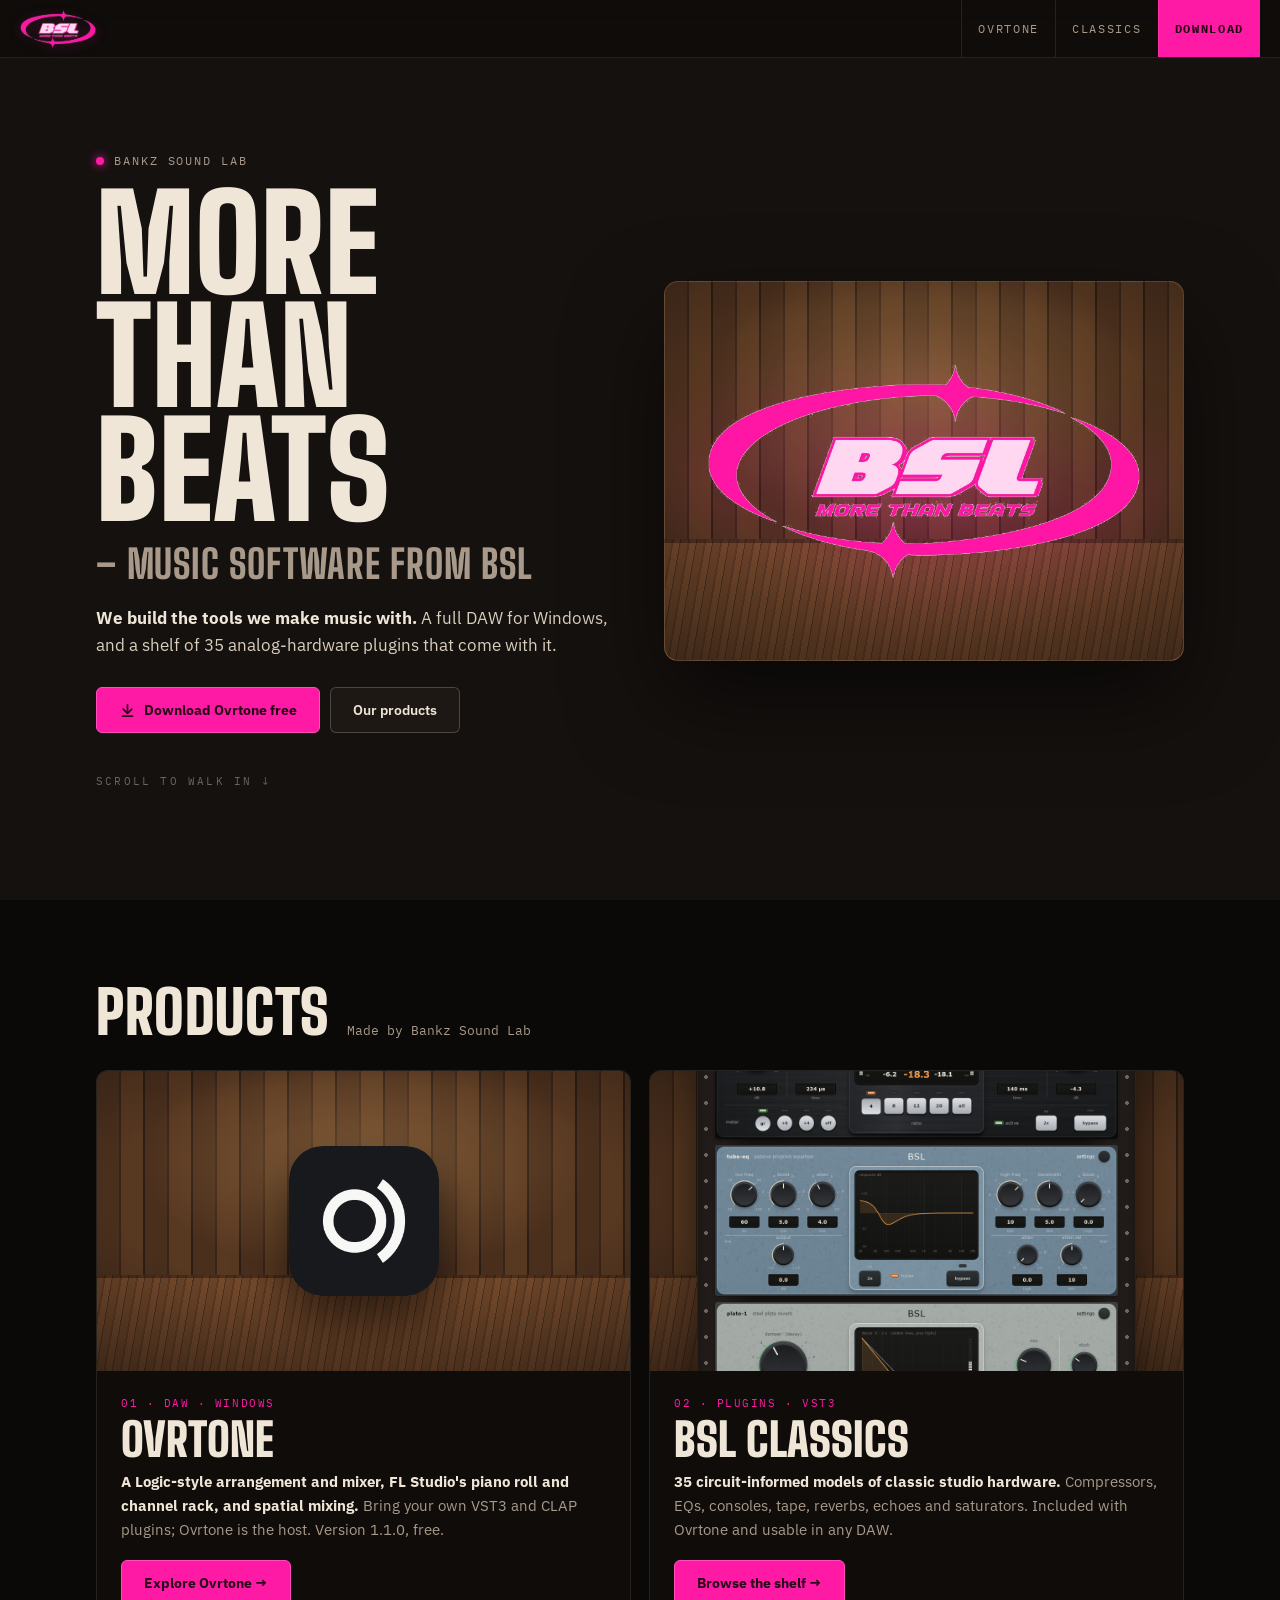
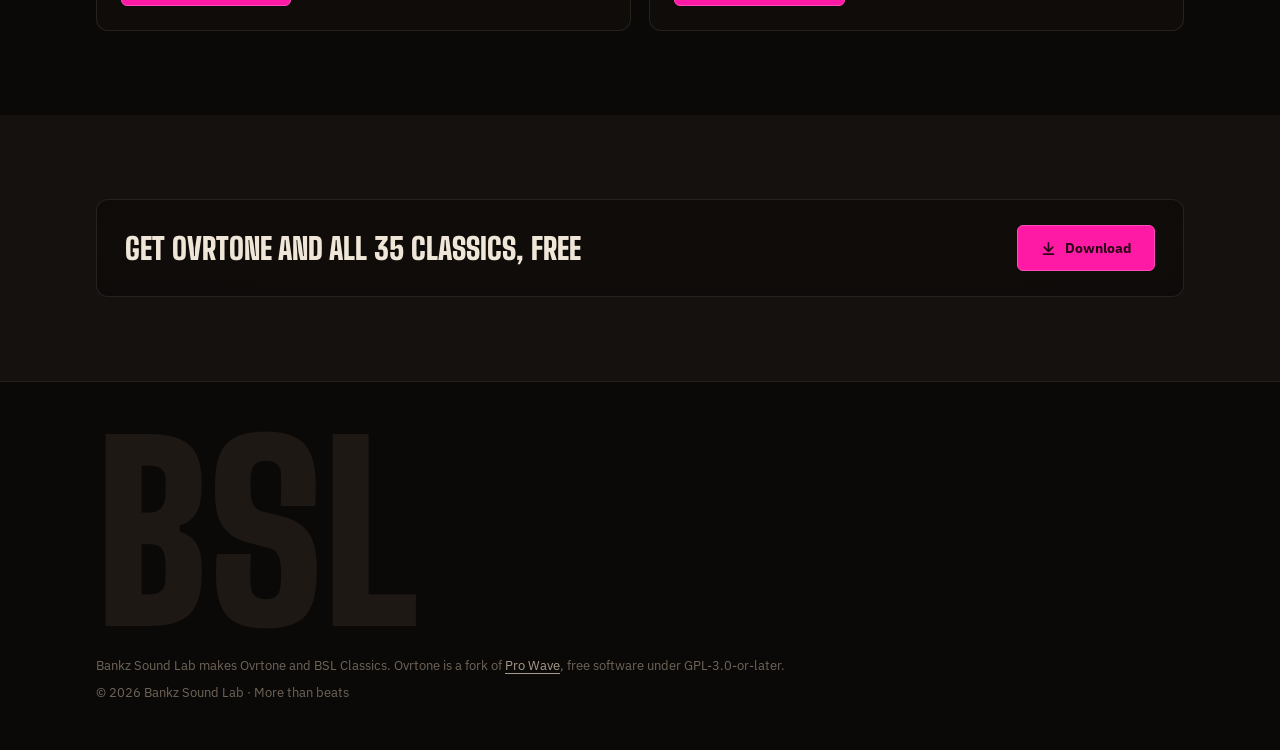
==== index.html @ ab50ce87 "Make Bankz Sound Lab the home page, with Ovrtone and BSL Classics as products; BSL pink brand Co-Aut" ====
<!doctype html>
<html lang="en">
<head>
<meta charset="utf-8">
<meta name="viewport" content="width=device-width, initial-scale=1">
<title>Bankz Sound Lab — More than beats</title>
<meta name="description" content="Bankz Sound Lab makes music software: Ovrtone, a DAW for Windows, and BSL Classics, 35 analog-hardware plugins.">
<meta property="og:title" content="Bankz Sound Lab">
<meta property="og:description" content="More than beats. Ovrtone, a DAW for Windows, and BSL Classics, 35 analog-hardware plugins.">
<meta property="og:image" content="bsl-logo.png">
<link rel="icon" href="bsl-logo-small.png">
<link rel="preconnect" href="https://fonts.googleapis.com">
<link rel="preconnect" href="https://fonts.gstatic.com" crossorigin>
<link href="https://fonts.googleapis.com/css2?family=Big+Shoulders+Display:wght@700;800;900&family=IBM+Plex+Sans:wght@400;500;600;700&family=IBM+Plex+Mono:wght@400;500&display=swap" rel="stylesheet">
<link rel="stylesheet" href="style.css">
</head>
<body>

<header class="bar">
  <div class="wrap">
    <a class="logo" href="index.html" aria-label="Bankz Sound Lab home"><img src="bsl-logo-small.png" alt="BSL" class="bsl-mark"></a>
    <nav>
      <a href="ovrtone.html">Ovrtone</a>
      <a href="plugins.html">Classics</a>
      <a class="get" href="download.html">Download</a>
    </nav>
  </div>
</header>

<main>
  <div class="hero brand-hero">
    <div class="wrap">
      <div>
        <div class="kicker"><span class="led"></span>Bankz Sound Lab</div>
        <h1>More than beats<small>– music software from BSL</small></h1>
        <p class="lead"><b>We build the tools we make music with.</b> A full DAW for Windows, and a shelf of 35 analog-hardware plugins that come with it.</p>
        <div class="actions">
          <a class="btn go" href="download.html">
            <svg viewBox="0 0 24 24" fill="none" stroke="currentColor" stroke-width="2.4" stroke-linecap="round" stroke-linejoin="round"><path d="M12 4v12M6 10l6 6 6-6M5 20h14"/></svg>
            Download Ovrtone free
          </a>
          <a class="btn" href="#products">Our products</a>
        </div>
        <div class="scroll-hint">Scroll to walk in ↓</div>
      </div>
      <div class="brand-stage studio">
        <img src="bsl-logo.png" alt="BSL: More than beats">
      </div>
    </div>
  </div>

  <section id="products" class="alt">
    <div class="wrap">
      <div class="head"><h2>Products</h2><span class="sub">Made by Bankz Sound Lab</span></div>
      <div class="products">
        <a class="card product" href="ovrtone.html">
          <div class="studio"><img class="appicon" src="icon.png" alt="Ovrtone app icon"></div>
          <div class="body">
            <div class="n">01 · DAW · WINDOWS</div>
            <h3>Ovrtone</h3>
            <p><b>A Logic-style arrangement and mixer, FL Studio's piano roll and channel rack, and spatial mixing.</b> Bring your own VST3 and CLAP plugins; Ovrtone is the host. Version 1.1.0, free.</p>
            <div class="actions"><span class="btn go">Explore Ovrtone →</span></div>
          </div>
        </a>
        <a class="card product" href="plugins.html">
          <div class="studio">
            <div class="rack">
              <img src="plugins/fet1-heritage.png" alt="">
              <img src="plugins/tubeeq-heritage.png" alt="">
              <img src="plugins/plate1-heritage.png" alt="">
            </div>
          </div>
          <div class="body">
            <div class="n">02 · PLUGINS · VST3</div>
            <h3>BSL Classics</h3>
            <p><b>35 circuit-informed models of classic studio hardware.</b> Compressors, EQs, consoles, tape, reverbs, echoes and saturators. Included with Ovrtone and usable in any DAW.</p>
            <div class="actions"><span class="btn go">Browse the shelf →</span></div>
          </div>
        </a>
      </div>
    </div>
  </section>

  <section>
    <div class="wrap">
      <div class="card next-door studio">
        <h3>Get Ovrtone and all 35 Classics, free</h3>
        <a class="btn go" href="download.html">
          <svg viewBox="0 0 24 24" fill="none" stroke="currentColor" stroke-width="2.4" stroke-linecap="round" stroke-linejoin="round"><path d="M12 4v12M6 10l6 6 6-6M5 20h14"/></svg>
          Download
        </a>
      </div>
    </div>
  </section>
</main>

<footer>
  <div class="wrap">
    <div class="big" aria-hidden="true">BSL</div>
    <p>Bankz Sound Lab makes Ovrtone and BSL Classics. Ovrtone is a fork of <a href="https://github.com/fabox-os/Pro-Wave">Pro Wave</a>, free software under GPL-3.0-or-later.</p>
    <p>© 2026 Bankz Sound Lab · More than beats</p>
  </div>
</footer>

<script src="site.js"></script>
</body>
</html>
---- style.css ----
:root {
    --bg: #15110f;
    --bg-deep: #0b0908;
    --card: #0f0c0a;
    --card-2: #1a1512;
    --line: rgba(239, 230, 216, .10);
    --line-2: rgba(239, 230, 216, .22);
    --text: #efe6d8;
    --muted: #a8998a;
    --dim: #6f6458;
    --green: #ff1aa6;
    --green-hi: #ff4dbb;
    --green-ink: #2a0618;
    --signal: #ff1aa6;
    --amber: #e8a24a;
    --display: "Big Shoulders Display", "Arial Narrow", Impact, sans-serif;
    --mono: "IBM Plex Mono", ui-monospace, Menlo, monospace;
  }
  * { box-sizing: border-box; }
  html { -webkit-text-size-adjust: 100%; scroll-behavior: smooth; }
  body {
    margin: 0; background: var(--bg); color: var(--text); overflow-x: hidden;
    font: 15px/1.6 "IBM Plex Sans", system-ui, -apple-system, "Segoe UI", sans-serif;
  }
  a { color: inherit; text-decoration: none; }
  img { max-width: 100%; }
  .wrap { max-width: 1120px; margin: 0 auto; padding: 0 16px; }
  .mono { font-family: var(--mono); }

  /* Warm studio backdrop: wood-slat wall, floor and a soft lamp glow. Used behind hardware. */
  .studio {
    position: relative; isolation: isolate; overflow: hidden;
    background:
      radial-gradient(60% 55% at 50% 30%, rgba(255, 196, 120, .28), transparent 70%),
      linear-gradient(180deg, transparent 0 68%, rgba(0,0,0,.35) 68% 69%, transparent 69%),
      repeating-linear-gradient(100deg, #6b4428 0 7px, #5c3a22 7px 9px, #74492b 9px 15px, #4e311d 15px 16px) bottom / 100% 32% no-repeat,
      repeating-linear-gradient(90deg, #4a2f1d 0 22px, #3a2416 22px 24px, #573821 24px 46px, #2e1d12 46px 48px);
  }
  .studio::after { content: ""; position: absolute; inset: 0; z-index: -1; pointer-events: none;
    background: radial-gradient(120% 90% at 50% 40%, transparent 40%, rgba(11,9,8,.75) 100%); }

  /* Header bar */
  header.bar {
    position: sticky; top: 0; z-index: 50; height: 58px;
    background: rgba(15, 12, 10, .86); backdrop-filter: blur(10px); -webkit-backdrop-filter: blur(10px);
    border-bottom: 1px solid var(--line);
  }
  header.bar .wrap { height: 100%; display: flex; align-items: center; gap: 14px; max-width: none; padding: 0 20px; }
  .logo { display: flex; align-items: center; gap: 12px; font-family: var(--display); font-weight: 900; font-size: 24px; letter-spacing: .04em; text-transform: uppercase; }
  .logo .mark { display: grid; place-items: center; width: 34px; height: 24px; border: 2px solid var(--signal); border-radius: 4px; }
  .logo .mark img { width: 16px; height: 16px; filter: grayscale(1) brightness(2); }
  header nav { margin-left: auto; display: flex; height: 100%; }
  header nav a {
    display: flex; align-items: center; padding: 0 16px; height: 100%;
    font-family: var(--mono); font-size: 12px; letter-spacing: .14em; text-transform: uppercase; color: var(--muted);
    border-left: 1px solid var(--line); transition: color .15s, background .15s;
  }
  header nav a:hover { color: var(--text); background: rgba(239,230,216,.04); }
  header nav a.get { color: var(--green-ink); background: var(--green); }
  header nav a.get:hover { background: var(--green-hi); }

  /* Hero */
  .hero { min-height: calc(100vh - 58px); min-height: calc(100svh - 58px); display: flex; align-items: center; padding: 56px 0 72px; }
  .hero .wrap { display: grid; grid-template-columns: 1.05fr 1fr; gap: 48px; align-items: center; }
  .kicker { font-family: var(--mono); font-size: 12px; letter-spacing: .16em; text-transform: uppercase; color: var(--muted); display: flex; align-items: center; gap: 10px; }
  .kicker .led { width: 8px; height: 8px; border-radius: 50%; background: var(--signal); box-shadow: 0 0 10px var(--signal); }
  h1 {
    margin: 16px 0 18px; font-family: var(--display); font-weight: 900; text-transform: uppercase;
    font-size: clamp(64px, 11vw, 132px); line-height: .86; letter-spacing: .005em;
  }
  h1 small { display: block; font-size: .3em; line-height: 1.15; font-weight: 800; color: var(--muted); letter-spacing: .02em; margin-top: 14px; }
  .lead { font-size: 17px; color: #d9cdbd; max-width: 520px; margin: 0 0 28px; }
  .lead b { color: var(--text); }
  .actions { display: flex; gap: 10px; flex-wrap: wrap; }
  .btn {
    display: inline-flex; align-items: center; justify-content: center; gap: 8px; min-height: 46px; padding: 0 22px;
    font: 600 14px "IBM Plex Sans", sans-serif; border-radius: 6px; border: 1px solid var(--line-2);
    background: #1d1814; color: var(--text); cursor: pointer; transition: background .15s, transform .15s;
  }
  .btn:hover { background: #26201b; transform: translateY(-1px); }
  .btn.go { background: var(--green); border-color: var(--green-hi); color: var(--green-ink); }
  .btn.go:hover { background: var(--green-hi); }
  .btn svg { width: 17px; height: 17px; }
  .hero .meta { margin-top: 22px; display: flex; gap: 8px; flex-wrap: wrap; }
  .tag { font-family: var(--mono); font-size: 11px; letter-spacing: .12em; text-transform: uppercase; color: var(--muted); border: 1px solid var(--line-2); border-radius: 3px; padding: 4px 8px; white-space: nowrap; }

  .rack-stage { border-radius: 14px; border: 1px solid var(--line); padding: 34px 26px 44px; box-shadow: 0 40px 90px rgba(0,0,0,.55); }
  .rack { position: relative; padding: 10px 18px; background: linear-gradient(90deg, #1b1714, #2a2420 6%, #1b1714 12%, #1b1714 88%, #2a2420 94%, #1b1714);
    border-radius: 6px; box-shadow: 0 30px 50px rgba(0,0,0,.6), inset 0 0 0 1px rgba(255,255,255,.05); }
  .rack img { display: block; width: 100%; height: auto; border-radius: 3px; margin: 6px 0; box-shadow: 0 2px 6px rgba(0,0,0,.5); }
  .rack::before, .rack::after { content: ""; position: absolute; top: 14px; bottom: 14px; width: 6px;
    background: radial-gradient(circle, #6e655c 1.6px, transparent 2.2px) 0 0 / 6px 26px repeat-y; }
  .rack::before { left: 6px; } .rack::after { right: 6px; }
  .pallet { height: 18px; margin: 0 6%; background: repeating-linear-gradient(90deg, #8a6440 0 60px, #5e4329 60px 66px); border-radius: 2px; box-shadow: 0 12px 20px rgba(0,0,0,.5); }
  .scroll-hint { margin-top: 40px; font-family: var(--mono); font-size: 11px; letter-spacing: .2em; color: var(--dim); text-transform: uppercase; }

  /* Sections */
  section { padding: 84px 0; scroll-margin-top: 58px; }
  section.alt { background: var(--bg-deep); }
  .head { display: flex; align-items: baseline; gap: 18px; flex-wrap: wrap; margin-bottom: 28px; }
  h2 { margin: 0; font-family: var(--display); font-weight: 900; text-transform: uppercase; font-size: clamp(40px, 6vw, 60px); line-height: .95; letter-spacing: .01em; }
  .head .sub { font-family: var(--mono); font-size: 13px; color: var(--muted); }

  .card { background: var(--card); border: 1px solid var(--line); border-radius: 12px; overflow: hidden; }

  /* Download: feature card like a flagship product */
  .feature { display: grid; grid-template-columns: 1.15fr 1fr; }
  .feature .studio { padding: 36px 30px; display: flex; align-items: center; }
  .feature .studio .rack { width: 100%; }
  .feature .body { padding: 30px; display: flex; flex-direction: column; }
  .feature h3 { margin: 0 0 8px; font-family: var(--display); font-weight: 900; font-size: 40px; line-height: 1; text-transform: uppercase; }
  .feature p { margin: 0 0 12px; color: var(--muted); }
  .feature p b { color: var(--text); }
  .price { display: flex; align-items: center; gap: 12px; flex-wrap: wrap; margin: auto 0 6px; padding-top: 18px; border-top: 1px dashed var(--line-2); }
  .price .big { font-family: var(--display); font-weight: 900; font-size: 48px; line-height: 1; }
  .price-note { font-family: var(--mono); font-size: 12px; color: var(--dim); margin-bottom: 16px; }
  .feature .actions .btn { flex: 1 1 140px; }
  .btn.soon { pointer-events: none; opacity: .55; }
  .opts { margin: 4px 0 14px; padding: 0; list-style: none; }
  .opts li { padding: 8px 0; border-top: 1px solid var(--line); color: var(--muted); font-size: 14px; }
  .opts li b { color: var(--text); }

  .note { margin-top: 14px; padding: 20px 24px; background: var(--card-2); border: 1px solid var(--line); border-left: 3px solid var(--amber); border-radius: 10px; font-size: 14px; }
  .note b.t { display: block; font-family: var(--display); font-weight: 800; font-size: 20px; text-transform: uppercase; letter-spacing: .02em; margin-bottom: 4px; }
  .note p { margin: 0; color: var(--muted); }
  .note p + p { margin-top: 6px; }
  .note strong { color: var(--text); }

  /* Product cards (plugins, features) */
  .shelf { display: grid; grid-template-columns: repeat(3, 1fr); gap: 16px; }
  .unit { display: flex; flex-direction: column; cursor: zoom-in; transition: transform .2s, border-color .2s; }
  .unit:hover { transform: translateY(-3px); border-color: var(--line-2); }
  .unit[hidden] { display: none; }
  .unit .shot { height: 230px; display: flex; align-items: center; justify-content: center; padding: 22px; }
  .unit .shot img { max-height: 100%; max-width: 100%; width: auto; height: auto; display: block; border-radius: 3px; box-shadow: 0 14px 26px rgba(0,0,0,.55); }
  .unit .body { padding: 18px 20px 20px; display: flex; flex-direction: column; flex: 1; }
  .unit h3 { margin: 0 0 6px; font-family: var(--display); font-weight: 900; font-size: 30px; line-height: 1; text-transform: uppercase; letter-spacing: .01em; }
  .unit p { margin: 0; color: var(--muted); font-size: 14px; }
  .unit p b { color: var(--text); }
  .unit .foot { margin-top: 14px; padding-top: 12px; border-top: 1px dashed var(--line-2); display: flex; justify-content: space-between; align-items: center; gap: 8px; }
  .unit .more { font-size: 13px; text-decoration: underline; text-underline-offset: 3px; color: var(--text); }

  .bar-tabs { display: flex; flex-wrap: wrap; gap: 6px; margin-bottom: 10px; }
  .bar-tabs .lbl { align-self: center; font-family: var(--mono); font-size: 11px; letter-spacing: .14em; color: var(--dim); text-transform: uppercase; margin-right: 6px; }
  .bar-tabs button {
    font-family: var(--mono); font-size: 12px; letter-spacing: .08em; text-transform: uppercase; color: var(--muted);
    background: transparent; border: 1px solid var(--line-2); border-radius: 4px; padding: 7px 12px; cursor: pointer; transition: all .15s;
  }
  .bar-tabs button:hover { color: var(--text); }
  .bar-tabs button[aria-pressed="true"] { color: var(--green-ink); background: var(--green); border-color: var(--green-hi); }
  .count { font-family: var(--mono); font-size: 12px; color: var(--dim); margin: 6px 0 22px; }

  /* What's new + features */
  .grid { display: grid; grid-template-columns: repeat(3, 1fr); gap: 16px; }
  .spec { padding: 22px; }
  .spec .n { font-family: var(--mono); font-size: 11px; letter-spacing: .14em; color: var(--amber); }
  .spec h3 { margin: 6px 0 8px; font-family: var(--display); font-weight: 900; font-size: 26px; line-height: 1.02; text-transform: uppercase; }
  .spec p { margin: 0; color: var(--muted); font-size: 14px; }
  .spec ul { margin: 0; padding: 0; list-style: none; }
  .spec li { padding: 8px 0; border-top: 1px solid var(--line); color: var(--muted); font-size: 14px; }
  .spec li:first-child { border-top: 0; padding-top: 0; }
  .spec li b { color: var(--text); }
  .two { display: grid; grid-template-columns: 1fr 1fr; gap: 16px; }

  /* Product videos */
  .tour { display: grid; grid-template-columns: 1fr 1fr; gap: 16px; }
  .clip:first-child { grid-column: 1 / -1; }
  .clip .frame { position: relative; aspect-ratio: 16 / 9; background: #000; }
  .clip video { display: block; width: 100%; height: 100%; object-fit: cover; }
  .clip .body { padding: 18px 20px; }
  .clip h3 { margin: 0 0 4px; font-family: var(--display); font-weight: 900; font-size: 28px; text-transform: uppercase; }
  .clip p { margin: 0; color: var(--muted); font-size: 14px; }

  /* Source request */
  .req { display: flex; align-items: center; justify-content: space-between; gap: 24px; flex-wrap: wrap; padding: 28px 30px; }
  .req h3 { margin: 6px 0 6px; font-family: var(--display); font-weight: 900; font-size: 34px; text-transform: uppercase; line-height: 1; }
  .req p { margin: 0; color: var(--muted); max-width: 560px; }

  footer { padding: 56px 0 40px; background: var(--bg-deep); border-top: 1px solid var(--line); color: var(--dim); font-size: 13px; }
  footer .big { font-family: var(--display); font-weight: 900; text-transform: uppercase; font-size: clamp(72px, 20vw, 240px); line-height: .8; color: #1d1814; margin-bottom: 26px; user-select: none; }
  footer p { margin: 0 0 6px; }
  footer a { color: var(--muted); text-decoration: underline; text-underline-offset: 3px; }

  .lightbox { position: fixed; inset: 0; z-index: 100; background: rgba(11,9,8,.92); display: none; align-items: center; justify-content: center; padding: 24px; cursor: zoom-out; }
  .lightbox.open { display: flex; }
  .lightbox figure { margin: 0; text-align: center; max-width: min(1100px, 100%); }
  .lightbox img { max-width: 100%; max-height: 80vh; border-radius: 6px; box-shadow: 0 30px 80px rgba(0,0,0,.7); }
  .lightbox figcaption { margin-top: 14px; font-family: var(--mono); font-size: 13px; color: var(--muted); }
  .lightbox figcaption b { color: var(--text); font-family: var(--display); font-size: 22px; font-weight: 900; text-transform: uppercase; margin-right: 6px; }

  section[hidden], a[hidden] { display: none !important; }

  @media (max-width: 900px) {
    .hero .wrap, .feature { grid-template-columns: 1fr; }
    .shelf, .grid { grid-template-columns: 1fr 1fr; }
  }
  @media (max-width: 620px) {
    header nav a:not(.get) { display: none; }
    .shelf, .grid, .two, .tour { grid-template-columns: 1fr; }
    .clip:first-child { grid-column: auto; }
    .btn { width: 100%; }
    section { padding: 64px 0; }
    .rack-stage { padding: 22px 14px 30px; }
  }
  @media (prefers-reduced-motion: reduce) { * { transition: none !important; } html { scroll-behavior: auto; } }

  /* ---- Multi-page additions ---- */
  header nav a.on { color: var(--text); background: rgba(239,230,216,.06); box-shadow: inset 0 -2px 0 var(--signal); }
  header nav a.get.on { background: var(--green-hi); color: var(--green-ink); }
  .page-head { padding: 64px 0 8px; }
  .page-head .kicker { margin-bottom: 10px; }
  .page-head h1 { margin: 0 0 14px; font-size: clamp(56px, 9vw, 104px); }
  .page-head p.lead { margin-bottom: 0; }
  .page-head + section { padding-top: 40px; }

  .doors { display: grid; grid-template-columns: repeat(3, 1fr); gap: 16px; }
  .door { display: flex; flex-direction: column; transition: transform .2s, border-color .2s; }
  .door:hover { transform: translateY(-3px); border-color: var(--line-2); }
  .door .studio { height: 220px; display: flex; align-items: center; justify-content: center; padding: 24px; }
  .door .studio img { max-height: 100%; max-width: 100%; border-radius: 3px; box-shadow: 0 14px 26px rgba(0,0,0,.55); }
  .door .studio .stack { width: 88%; }
  .door .studio .stack img { display: block; width: 100%; margin: 4px 0; }
  .door .body { padding: 20px; display: flex; flex-direction: column; flex: 1; }
  .door .n { font-family: var(--mono); font-size: 11px; letter-spacing: .14em; color: var(--amber); }
  .door h3 { margin: 6px 0 6px; font-family: var(--display); font-weight: 900; font-size: 34px; line-height: 1; text-transform: uppercase; }
  .door p { margin: 0 0 16px; color: var(--muted); font-size: 14px; }
  .door .go-link { margin-top: auto; font-family: var(--mono); font-size: 12px; letter-spacing: .12em; text-transform: uppercase; color: var(--signal); }
  .door .studio .big-word { font-family: var(--display); font-weight: 900; font-size: 92px; line-height: .9; color: var(--text); text-shadow: 0 10px 30px rgba(0,0,0,.6); text-align: center; }
  .door .studio .big-word small { display: block; font-family: var(--mono); font-size: 12px; font-weight: 400; letter-spacing: .16em; color: #e6d6bf; margin-top: 8px; }

  .crumbs { font-family: var(--mono); font-size: 12px; letter-spacing: .12em; text-transform: uppercase; color: var(--dim); }
  .crumbs a:hover { color: var(--text); }
  .next-door { display: flex; justify-content: space-between; align-items: center; gap: 16px; flex-wrap: wrap; padding: 24px 28px; }
  .next-door h3 { margin: 0; font-family: var(--display); font-weight: 900; font-size: 30px; text-transform: uppercase; }

  @media (max-width: 900px) { .doors { grid-template-columns: 1fr 1fr; } }
  @media (max-width: 620px) { .doors { grid-template-columns: 1fr; } .page-head { padding-top: 40px; } }

  /* ---- BSL brand ---- */
  .logo .bsl-mark { height: 38px; width: auto; display: block; filter: drop-shadow(0 2px 6px rgba(255,26,166,.25)); }
  .btn.go, header nav a.get, .bar-tabs button[aria-pressed="true"] { font-weight: 700; }
  .brand-hero .wrap { grid-template-columns: 1fr 1fr; }
  .brand-stage { display: grid; place-items: center; min-height: 380px; border-radius: 14px; border: 1px solid var(--line); box-shadow: 0 40px 90px rgba(0,0,0,.55); padding: 40px; }
  .brand-stage img { width: min(100%, 520px); height: auto; filter: drop-shadow(0 18px 40px rgba(255,26,166,.35)); }
  .products { display: grid; grid-template-columns: 1fr 1fr; gap: 18px; }
  .product { display: grid; grid-template-rows: auto 1fr; transition: transform .2s, border-color .2s; }
  .product:hover { transform: translateY(-3px); border-color: rgba(255,26,166,.45); }
  .product .studio { height: 300px; display: flex; align-items: center; justify-content: center; padding: 28px; }
  .product .studio .rack { width: 92%; }
  .product .studio .appicon { width: 150px; height: 150px; border-radius: 34px; box-shadow: 0 24px 50px rgba(0,0,0,.6); }
  .product .body { padding: 24px; display: flex; flex-direction: column; }
  .product .n { font-family: var(--mono); font-size: 11px; letter-spacing: .14em; color: var(--signal); }
  .product h3 { margin: 6px 0 8px; font-family: var(--display); font-weight: 900; font-size: 46px; line-height: .95; text-transform: uppercase; }
  .product p { margin: 0 0 18px; color: var(--muted); }
  .product p b { color: var(--text); }
  .product .actions { margin-top: auto; }
  @media (max-width: 900px) { .brand-hero .wrap, .products { grid-template-columns: 1fr; } .brand-stage { min-height: 260px; } }
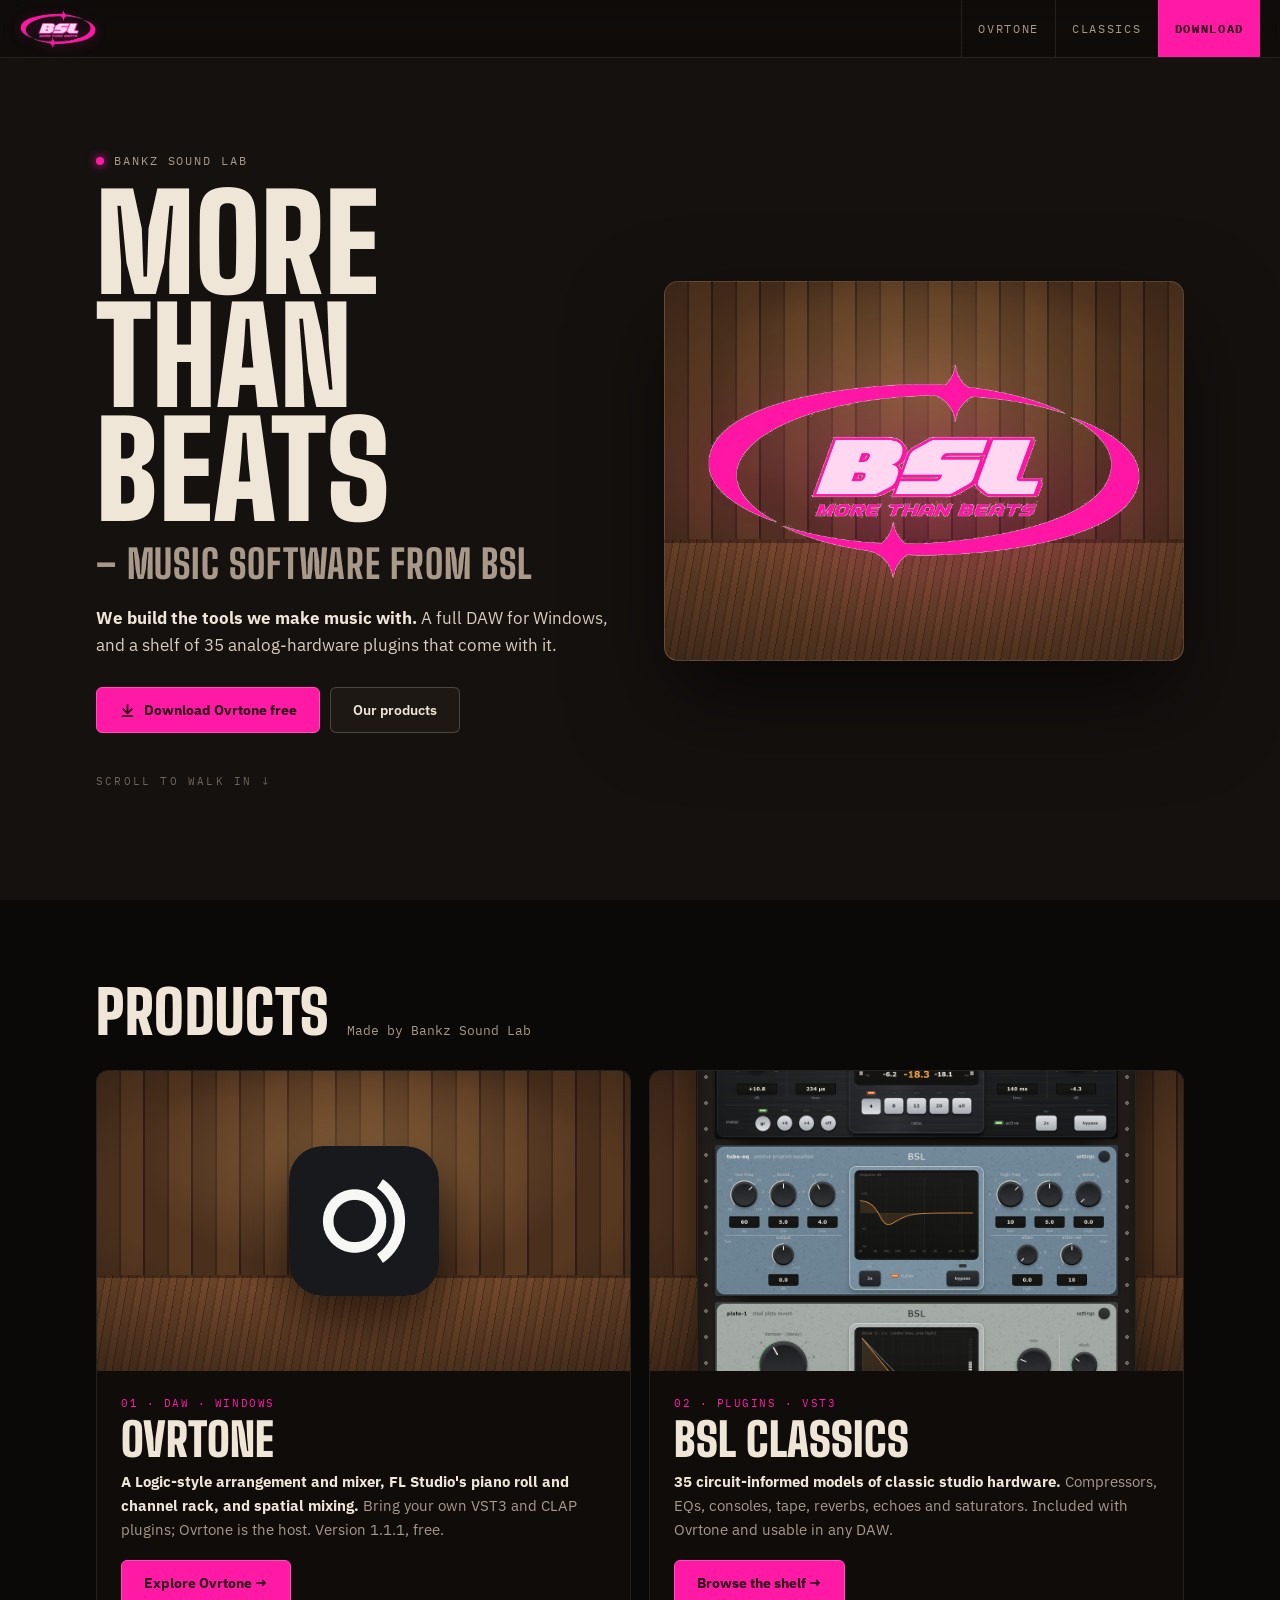
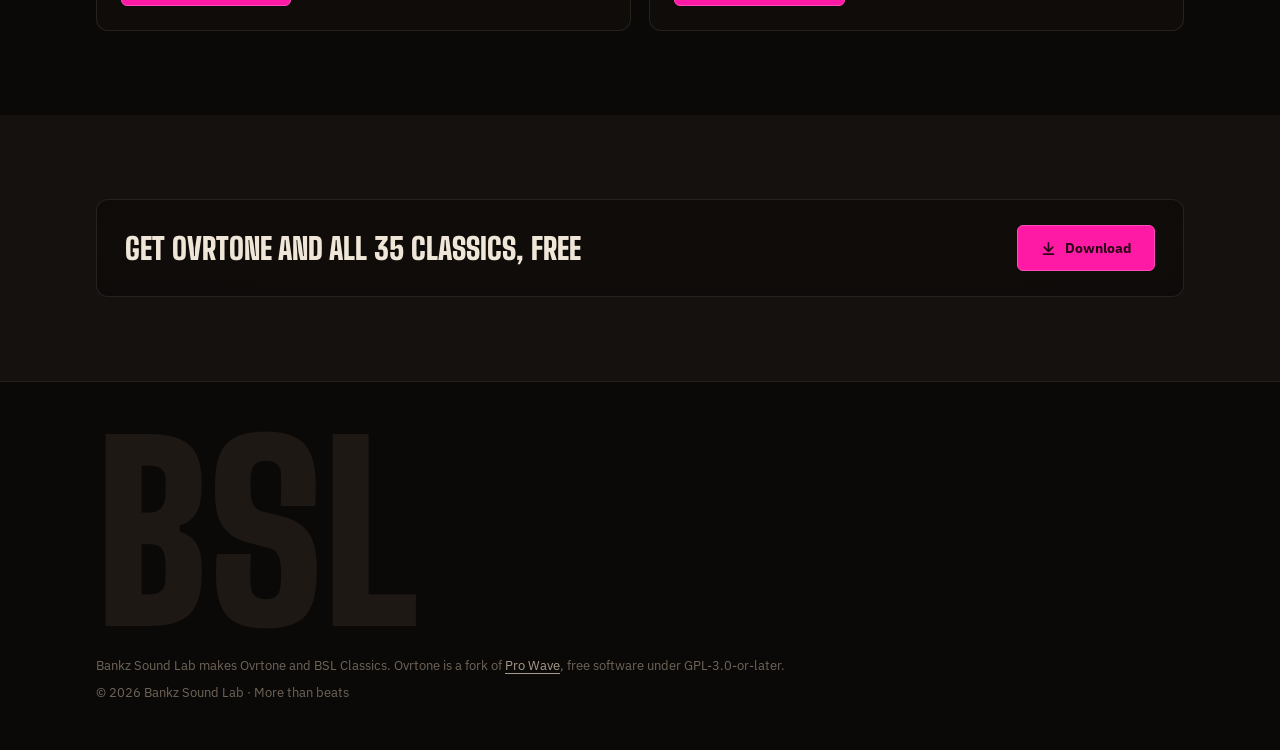
==== commit 2597a025: "Ovrtone 1.1.1: download, what's new and update patch link Co-Authored-By: Claude Opus 5.5 <noreply@a" ====
--- a/index.html
+++ b/index.html
@@ -58,7 +58,7 @@
           <div class="body">
             <div class="n">01 · DAW · WINDOWS</div>
             <h3>Ovrtone</h3>
-            <p><b>A Logic-style arrangement and mixer, FL Studio's piano roll and channel rack, and spatial mixing.</b> Bring your own VST3 and CLAP plugins; Ovrtone is the host. Version 1.1.0, free.</p>
+            <p><b>A Logic-style arrangement and mixer, FL Studio's piano roll and channel rack, and spatial mixing.</b> Bring your own VST3 and CLAP plugins; Ovrtone is the host. Version 1.1.1, free.</p>
             <div class="actions"><span class="btn go">Explore Ovrtone →</span></div>
           </div>
         </a>
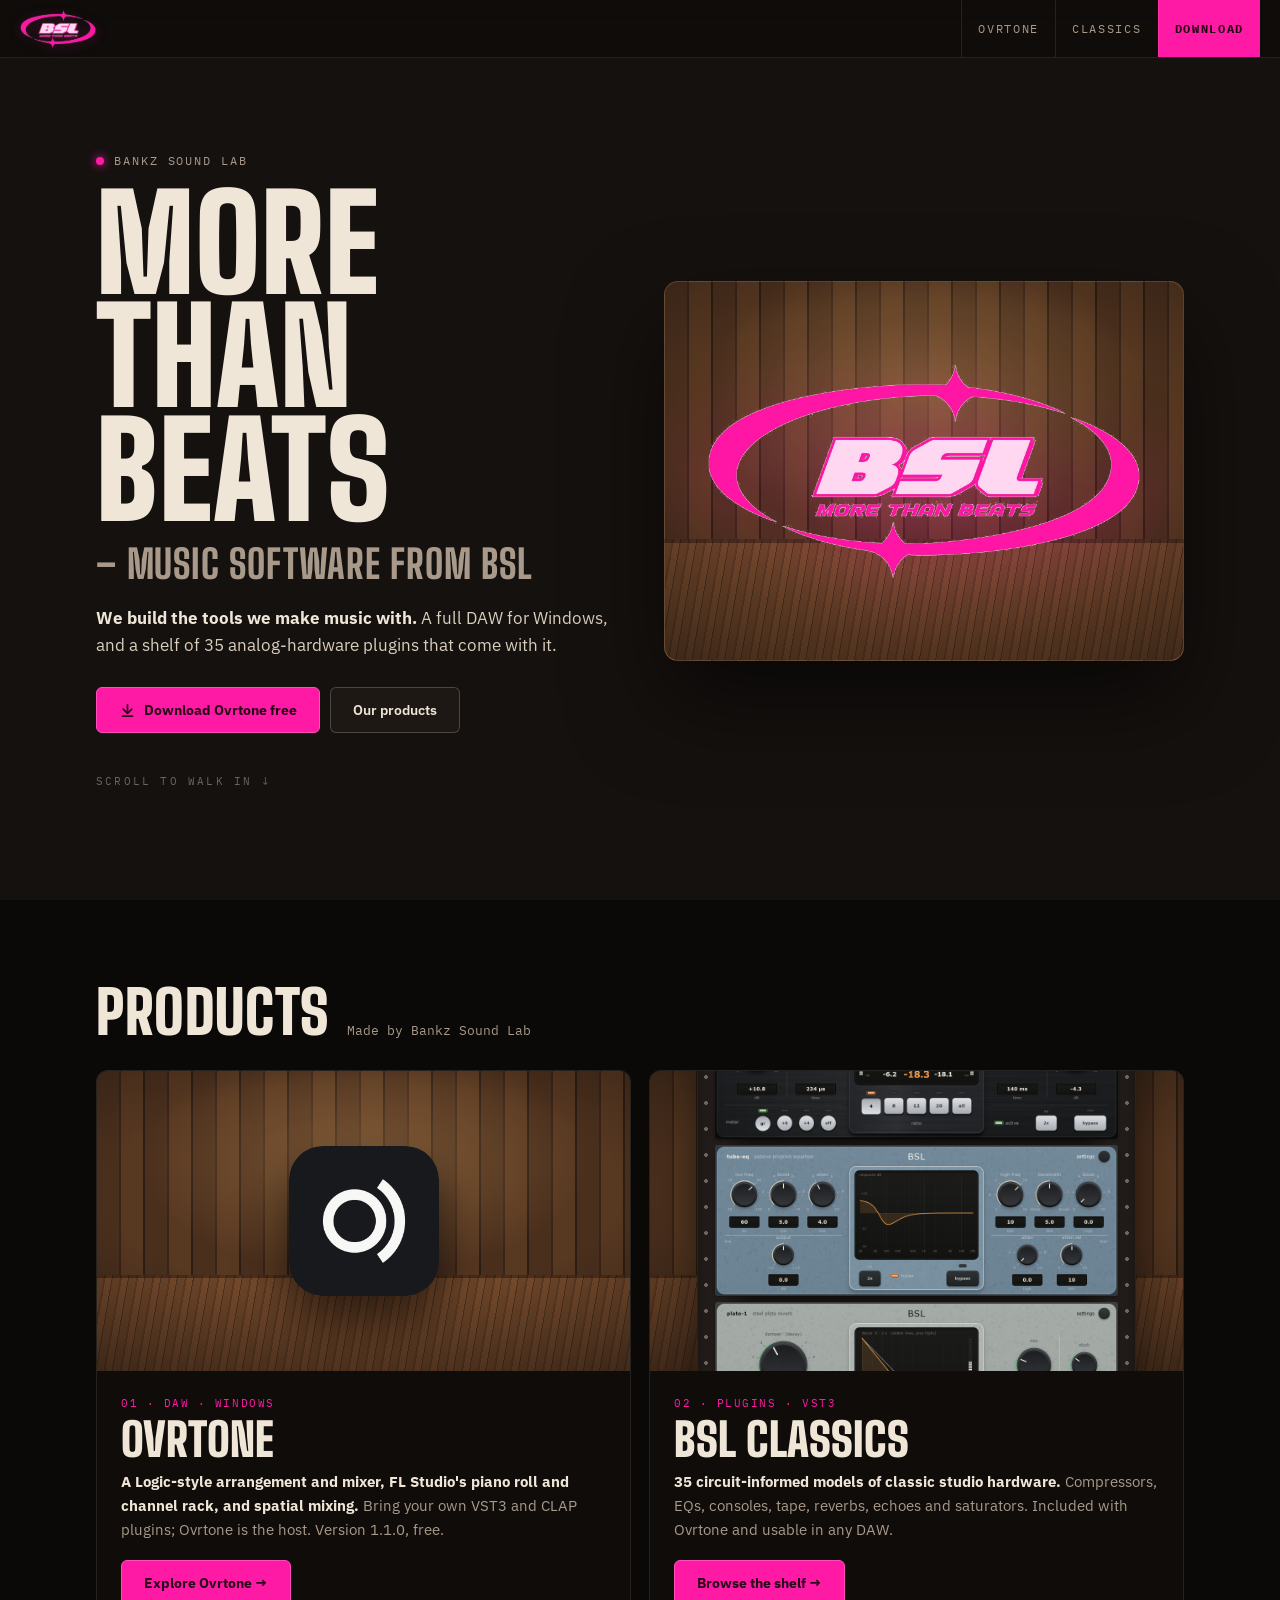
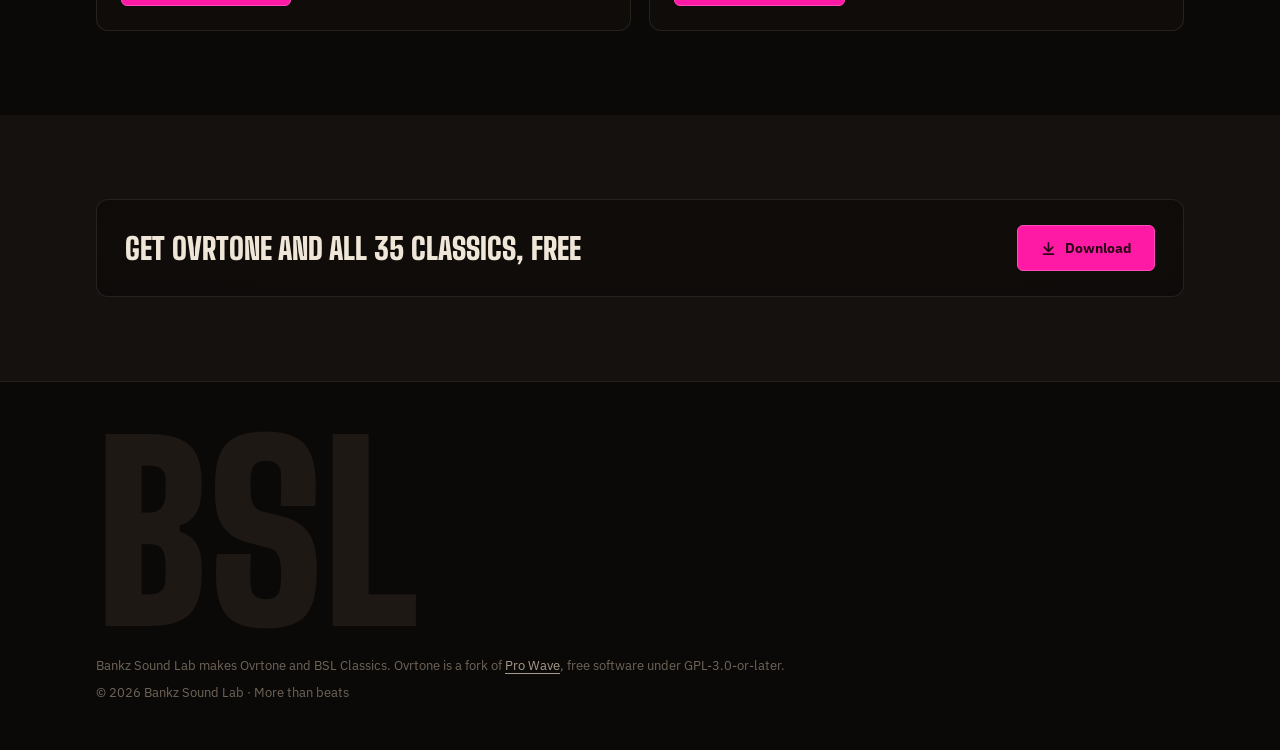
==== commit 8743e810: "Revert "Ovrtone 1.1.1: download, what's new and update patch link" This reverts commit 2597a025df038" ====
--- a/index.html
+++ b/index.html
@@ -58,7 +58,7 @@
           <div class="body">
             <div class="n">01 · DAW · WINDOWS</div>
             <h3>Ovrtone</h3>
-            <p><b>A Logic-style arrangement and mixer, FL Studio's piano roll and channel rack, and spatial mixing.</b> Bring your own VST3 and CLAP plugins; Ovrtone is the host. Version 1.1.1, free.</p>
+            <p><b>A Logic-style arrangement and mixer, FL Studio's piano roll and channel rack, and spatial mixing.</b> Bring your own VST3 and CLAP plugins; Ovrtone is the host. Version 1.1.0, free.</p>
             <div class="actions"><span class="btn go">Explore Ovrtone →</span></div>
           </div>
         </a>
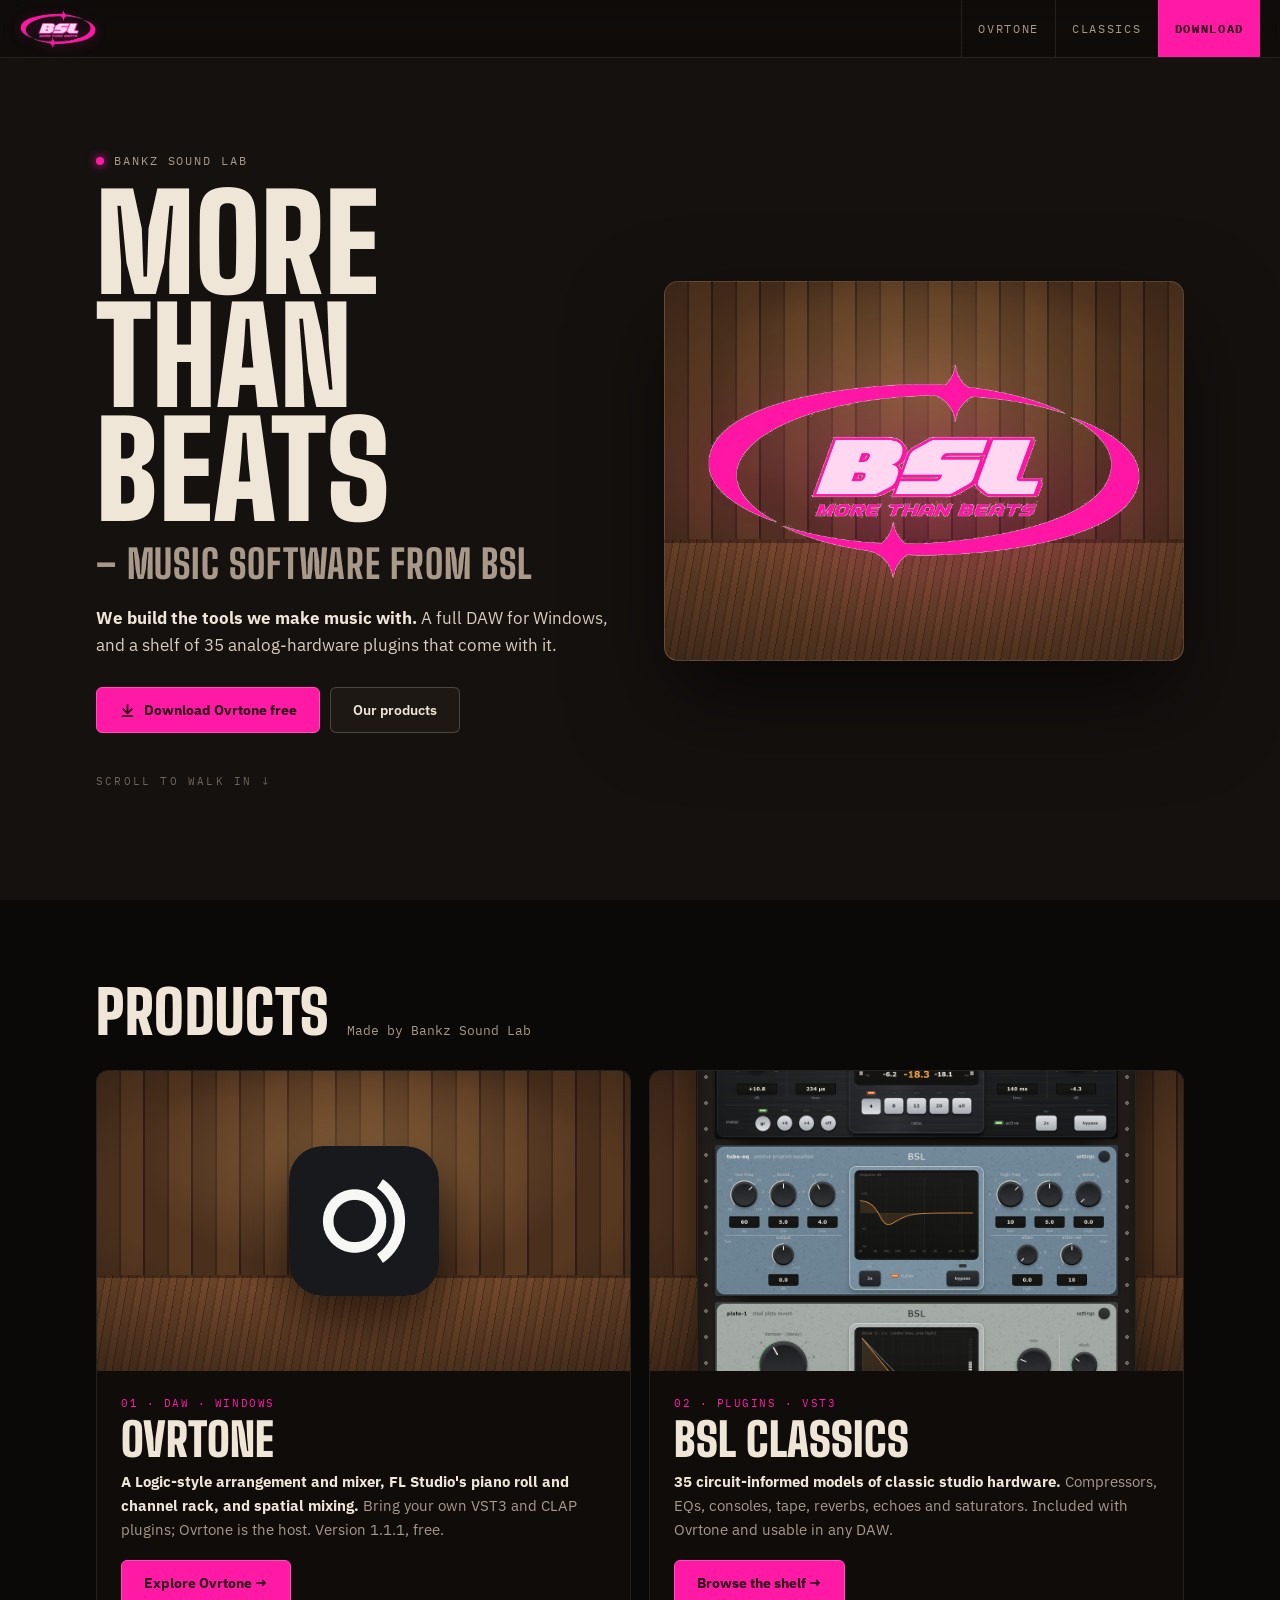
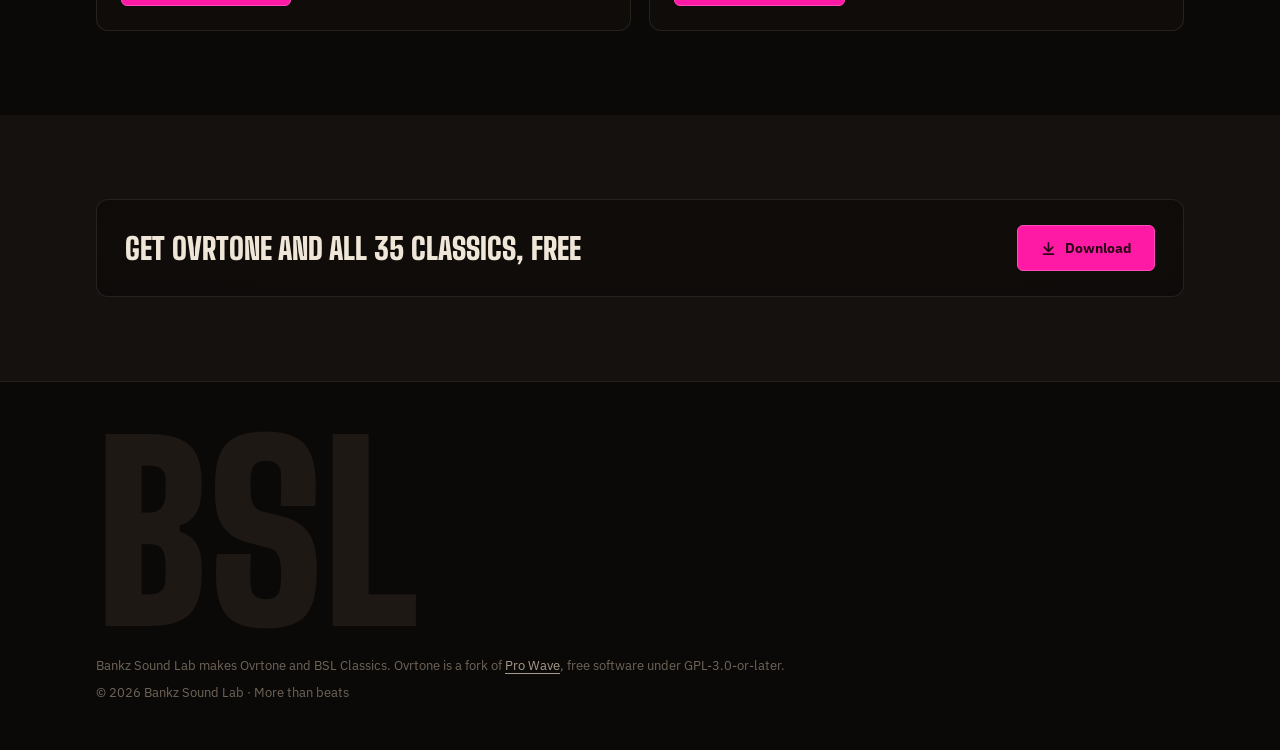
==== commit 9587caba: "Reapply "Ovrtone 1.1.1: download, what's new and update patch link" This reverts commit 8743e8106d1a" ====
--- a/index.html
+++ b/index.html
@@ -58,7 +58,7 @@
           <div class="body">
             <div class="n">01 · DAW · WINDOWS</div>
             <h3>Ovrtone</h3>
-            <p><b>A Logic-style arrangement and mixer, FL Studio's piano roll and channel rack, and spatial mixing.</b> Bring your own VST3 and CLAP plugins; Ovrtone is the host. Version 1.1.0, free.</p>
+            <p><b>A Logic-style arrangement and mixer, FL Studio's piano roll and channel rack, and spatial mixing.</b> Bring your own VST3 and CLAP plugins; Ovrtone is the host. Version 1.1.1, free.</p>
             <div class="actions"><span class="btn go">Explore Ovrtone →</span></div>
           </div>
         </a>
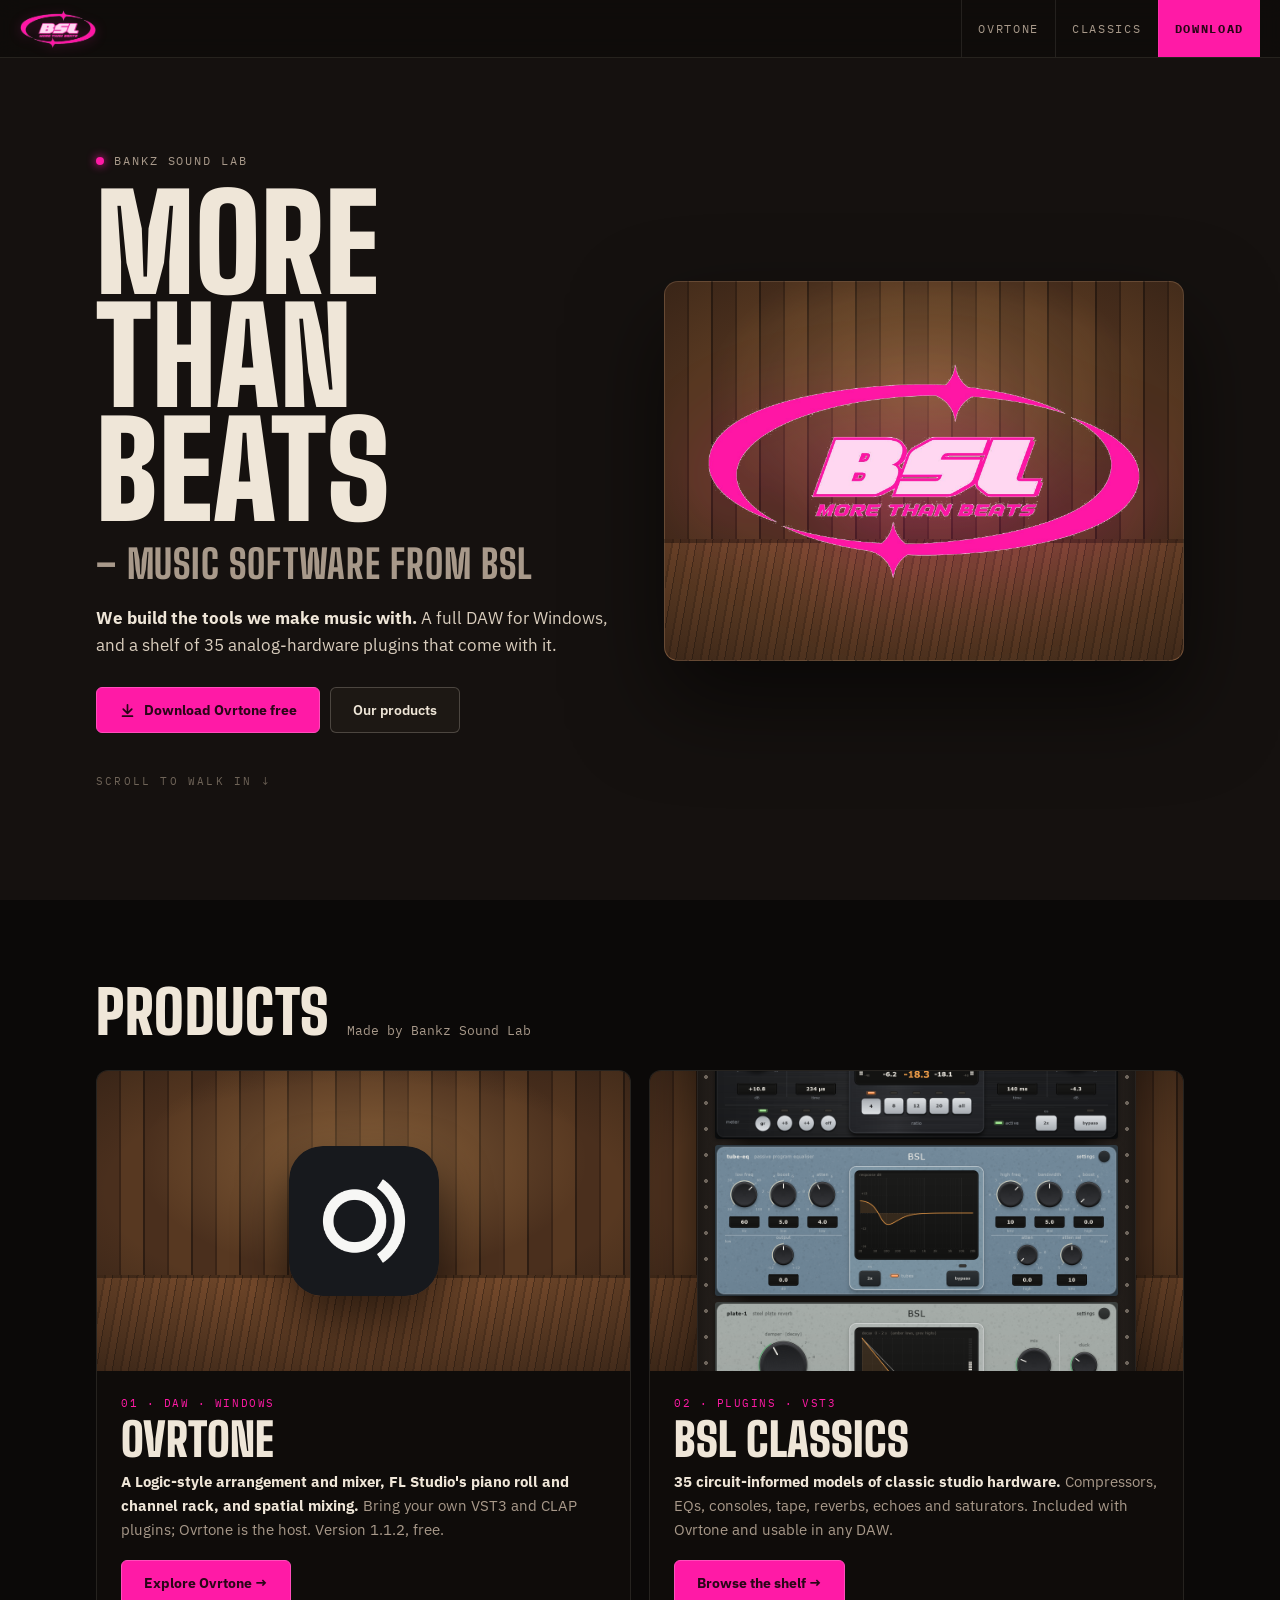
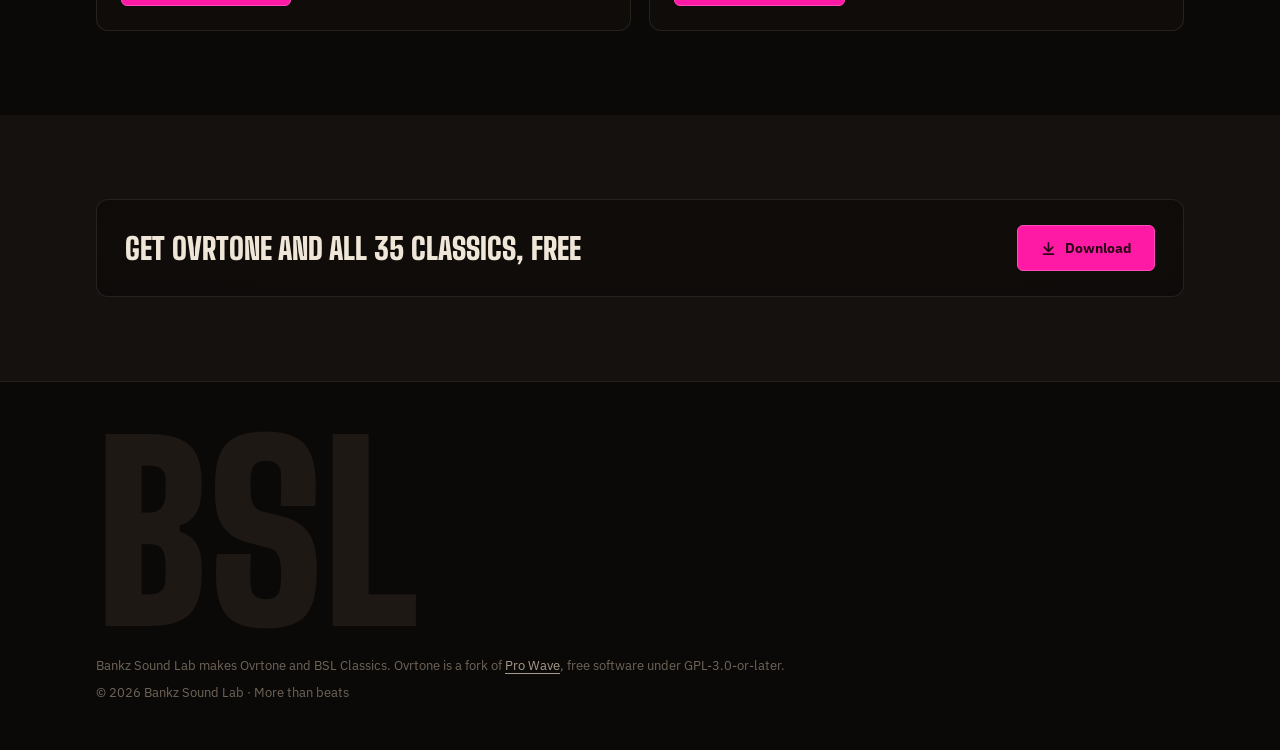
==== commit 058abb59: "Ovrtone 1.1.2 update: download link and what's new" ====
--- a/index.html
+++ b/index.html
@@ -58,7 +58,7 @@
           <div class="body">
             <div class="n">01 · DAW · WINDOWS</div>
             <h3>Ovrtone</h3>
-            <p><b>A Logic-style arrangement and mixer, FL Studio's piano roll and channel rack, and spatial mixing.</b> Bring your own VST3 and CLAP plugins; Ovrtone is the host. Version 1.1.1, free.</p>
+            <p><b>A Logic-style arrangement and mixer, FL Studio's piano roll and channel rack, and spatial mixing.</b> Bring your own VST3 and CLAP plugins; Ovrtone is the host. Version 1.1.2, free.</p>
             <div class="actions"><span class="btn go">Explore Ovrtone →</span></div>
           </div>
         </a>
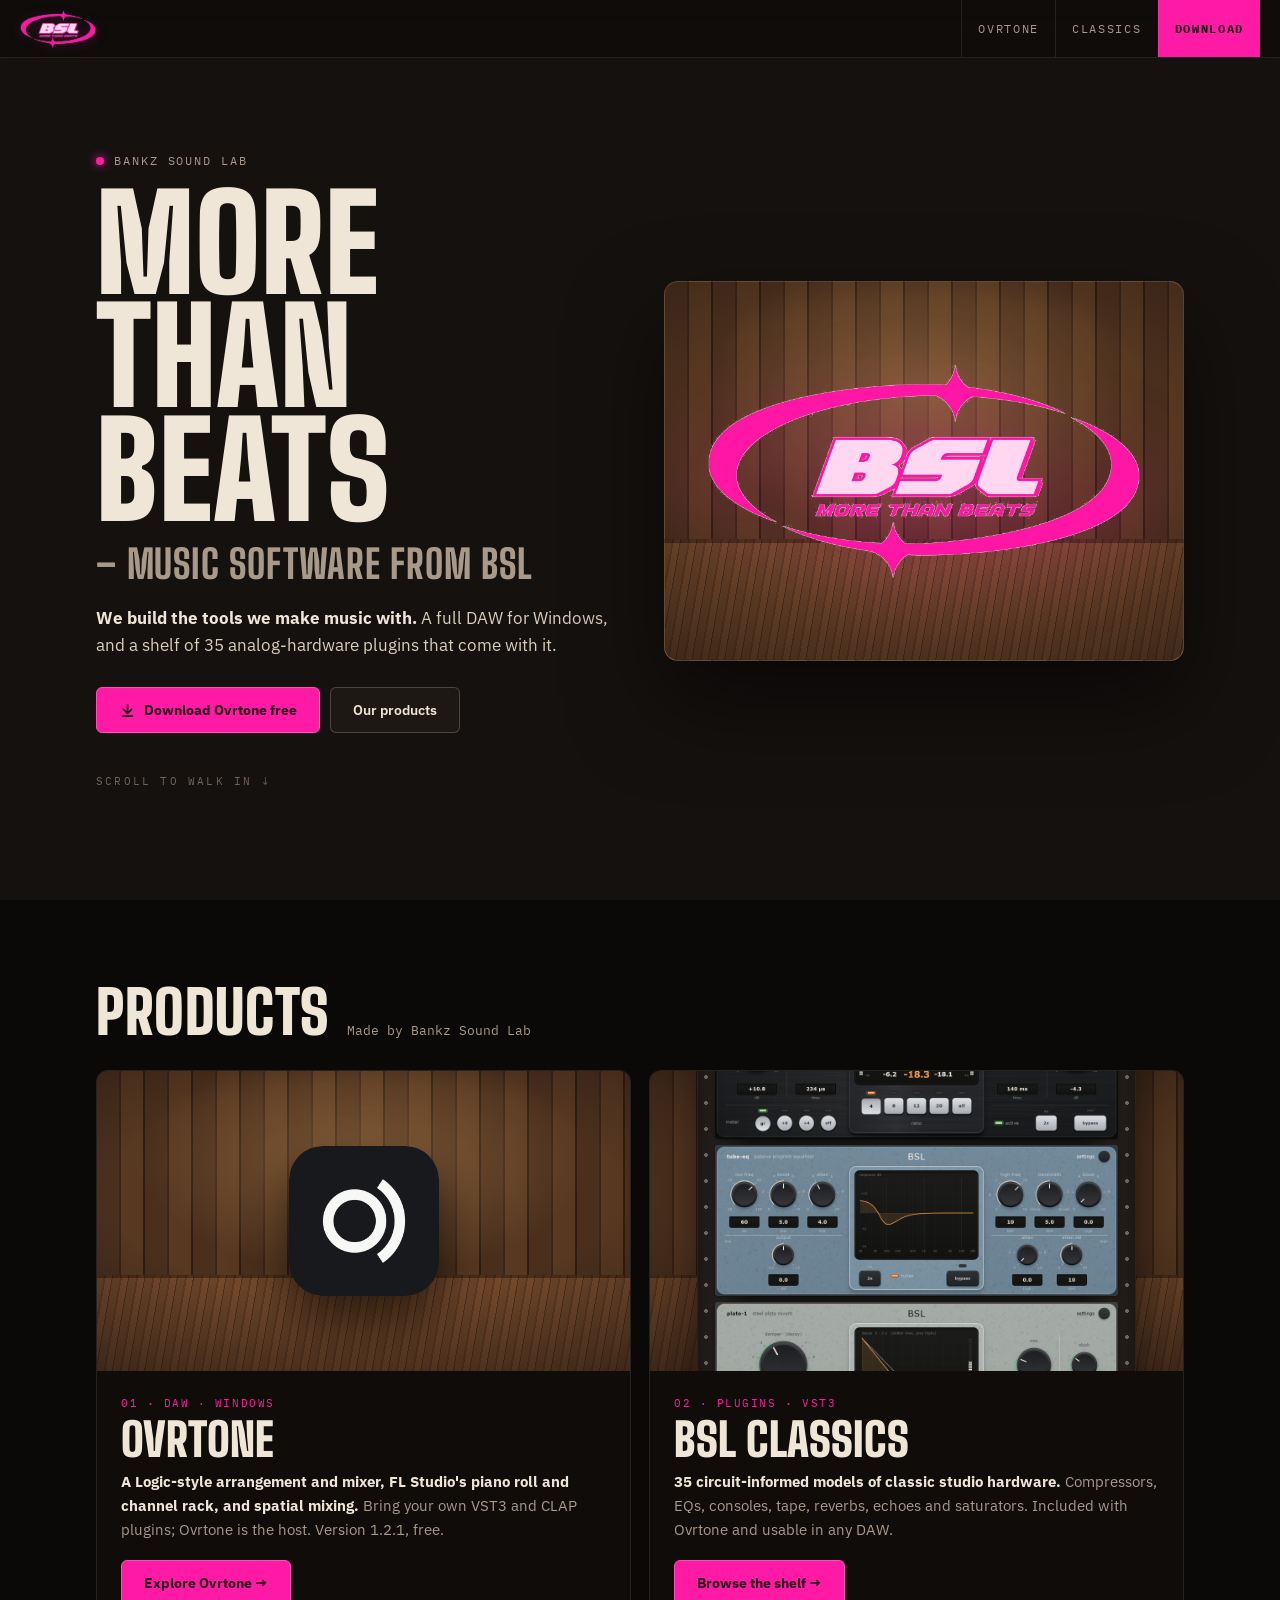
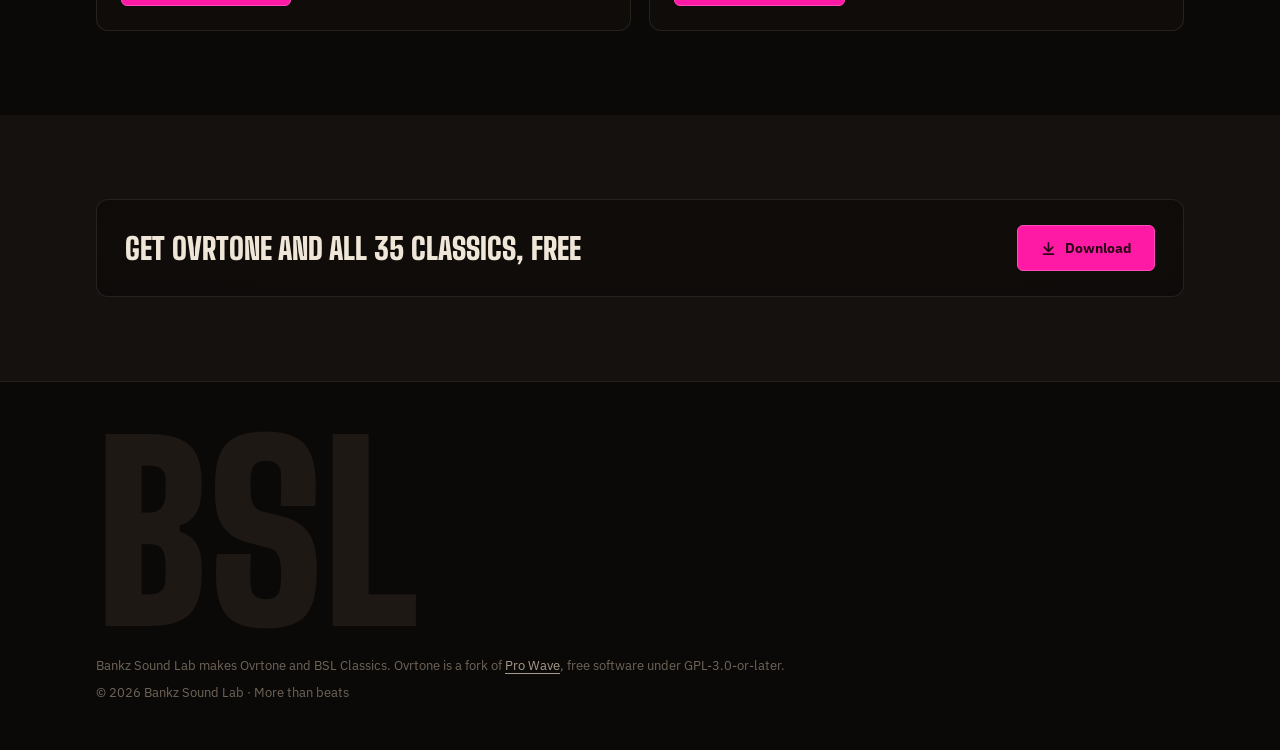
==== commit 1d5dd2bc: "Ovrtone 1.2.1: download, what's new, Console and 2K recording Co-Authored-By: Claude Opus 5.5 <norep" ====
--- a/index.html
+++ b/index.html
@@ -58,7 +58,7 @@
           <div class="body">
             <div class="n">01 · DAW · WINDOWS</div>
             <h3>Ovrtone</h3>
-            <p><b>A Logic-style arrangement and mixer, FL Studio's piano roll and channel rack, and spatial mixing.</b> Bring your own VST3 and CLAP plugins; Ovrtone is the host. Version 1.1.2, free.</p>
+            <p><b>A Logic-style arrangement and mixer, FL Studio's piano roll and channel rack, and spatial mixing.</b> Bring your own VST3 and CLAP plugins; Ovrtone is the host. Version 1.2.1, free.</p>
             <div class="actions"><span class="btn go">Explore Ovrtone →</span></div>
           </div>
         </a>
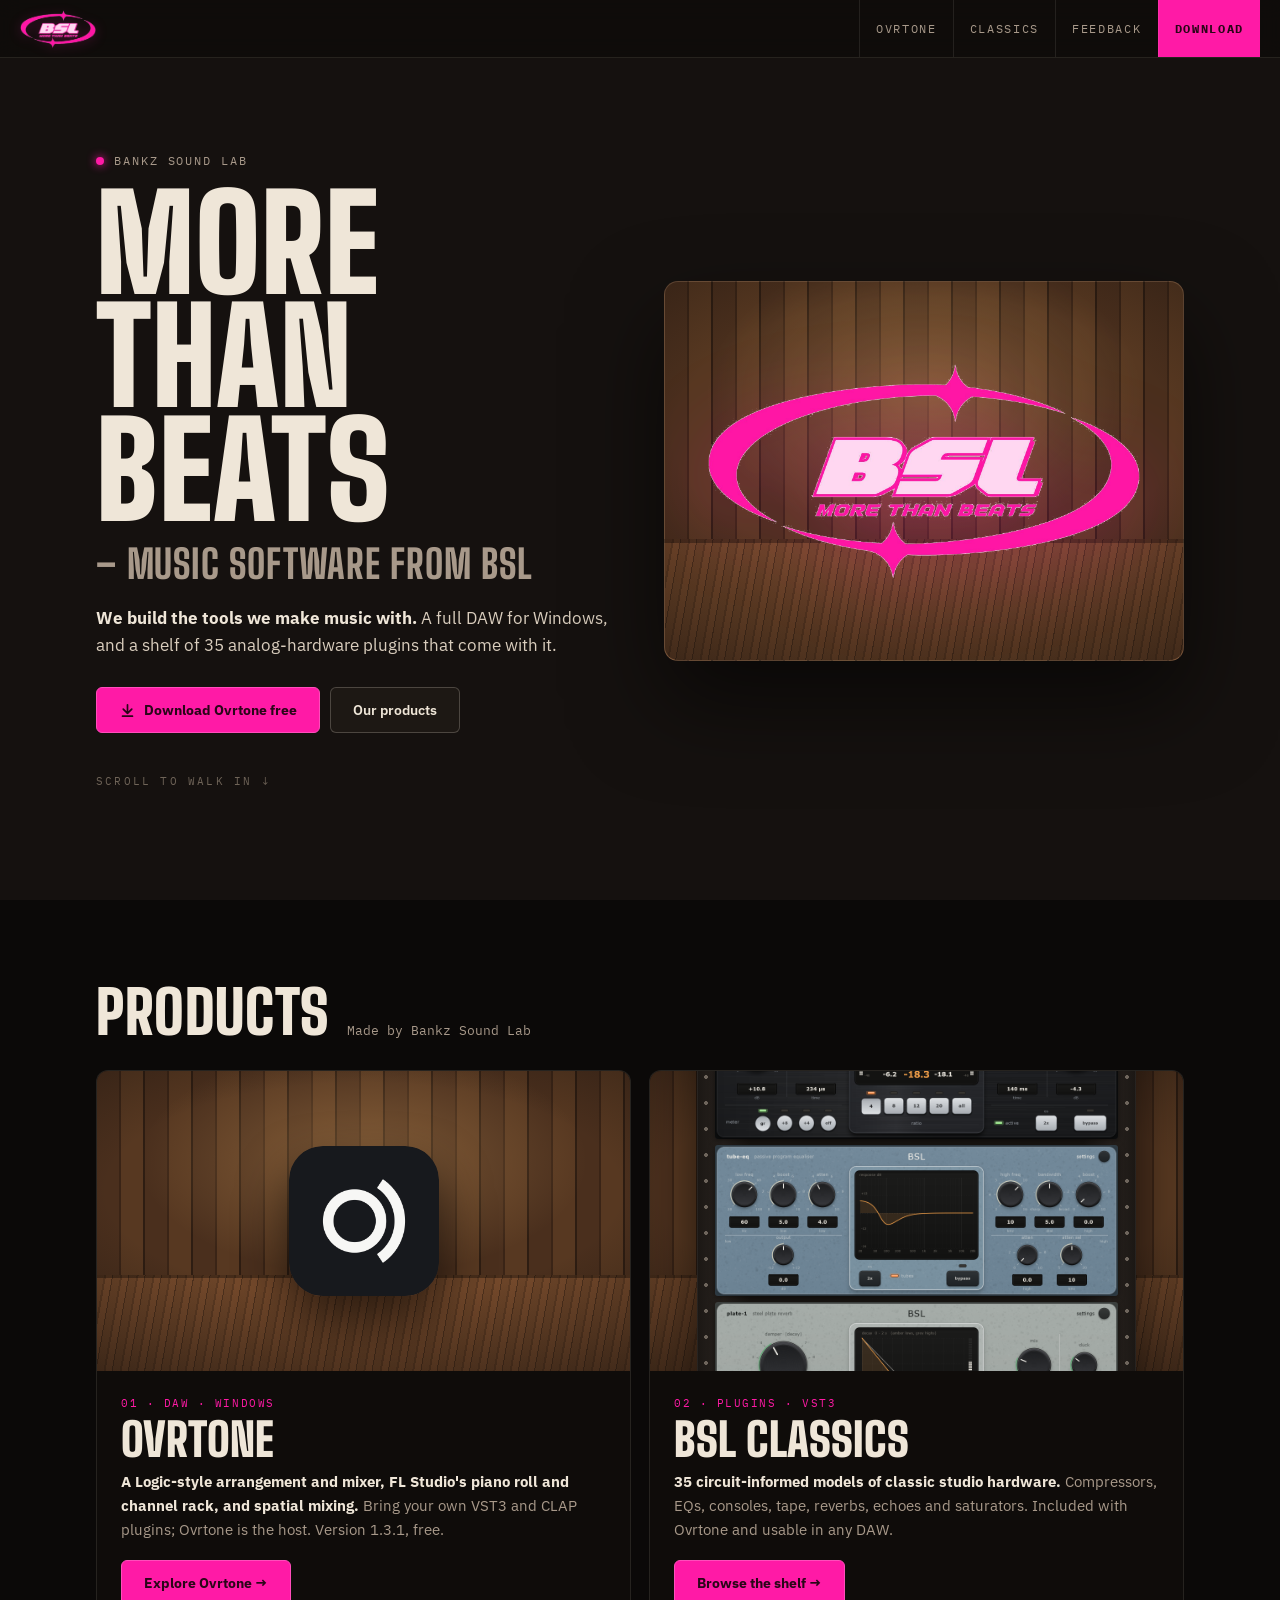
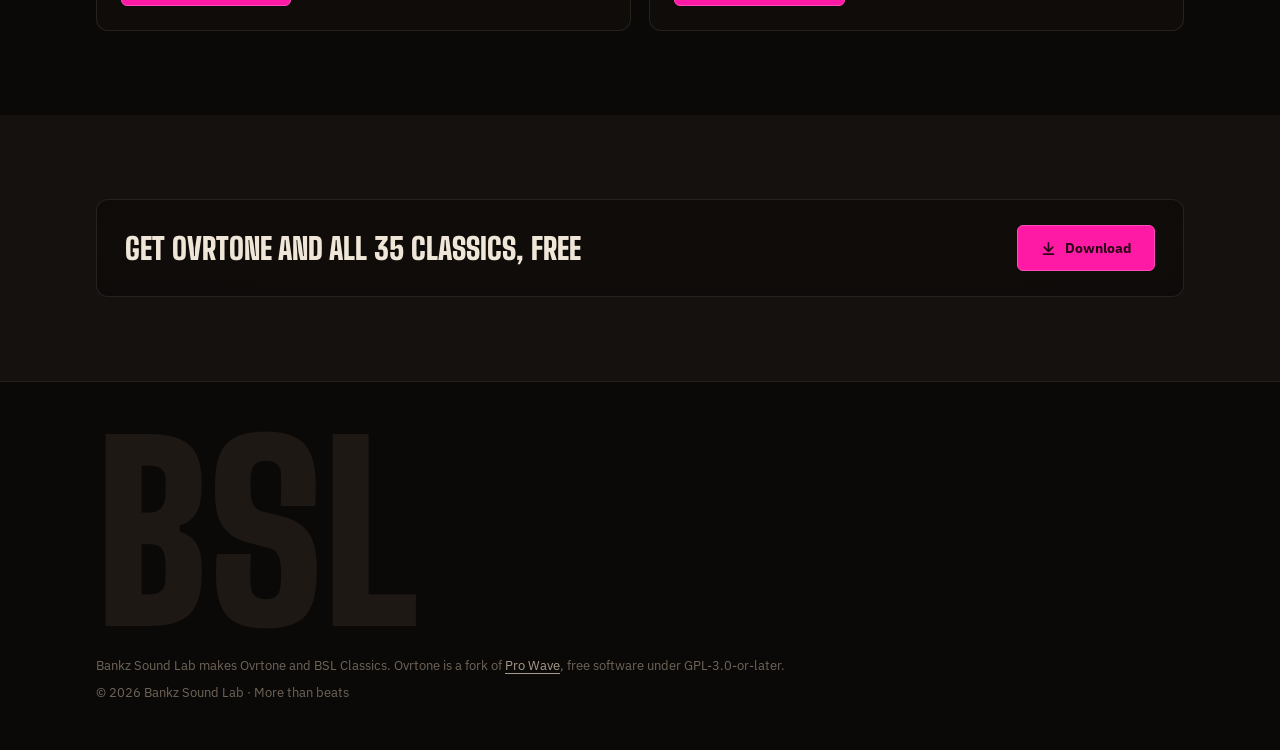
==== commit 10fb3315: "Ovrtone 1.3.1, feedback board and bug report form" ====
--- a/index.html
+++ b/index.html
@@ -22,6 +22,7 @@
     <nav>
       <a href="ovrtone.html">Ovrtone</a>
       <a href="plugins.html">Classics</a>
+      <a href="https://github.com/SakaBoluwatife/ovrtone/discussions">Feedback</a>
       <a class="get" href="download.html">Download</a>
     </nav>
   </div>
@@ -58,7 +59,7 @@
           <div class="body">
             <div class="n">01 · DAW · WINDOWS</div>
             <h3>Ovrtone</h3>
-            <p><b>A Logic-style arrangement and mixer, FL Studio's piano roll and channel rack, and spatial mixing.</b> Bring your own VST3 and CLAP plugins; Ovrtone is the host. Version 1.2.1, free.</p>
+            <p><b>A Logic-style arrangement and mixer, FL Studio's piano roll and channel rack, and spatial mixing.</b> Bring your own VST3 and CLAP plugins; Ovrtone is the host. Version 1.3.1, free.</p>
             <div class="actions"><span class="btn go">Explore Ovrtone →</span></div>
           </div>
         </a>
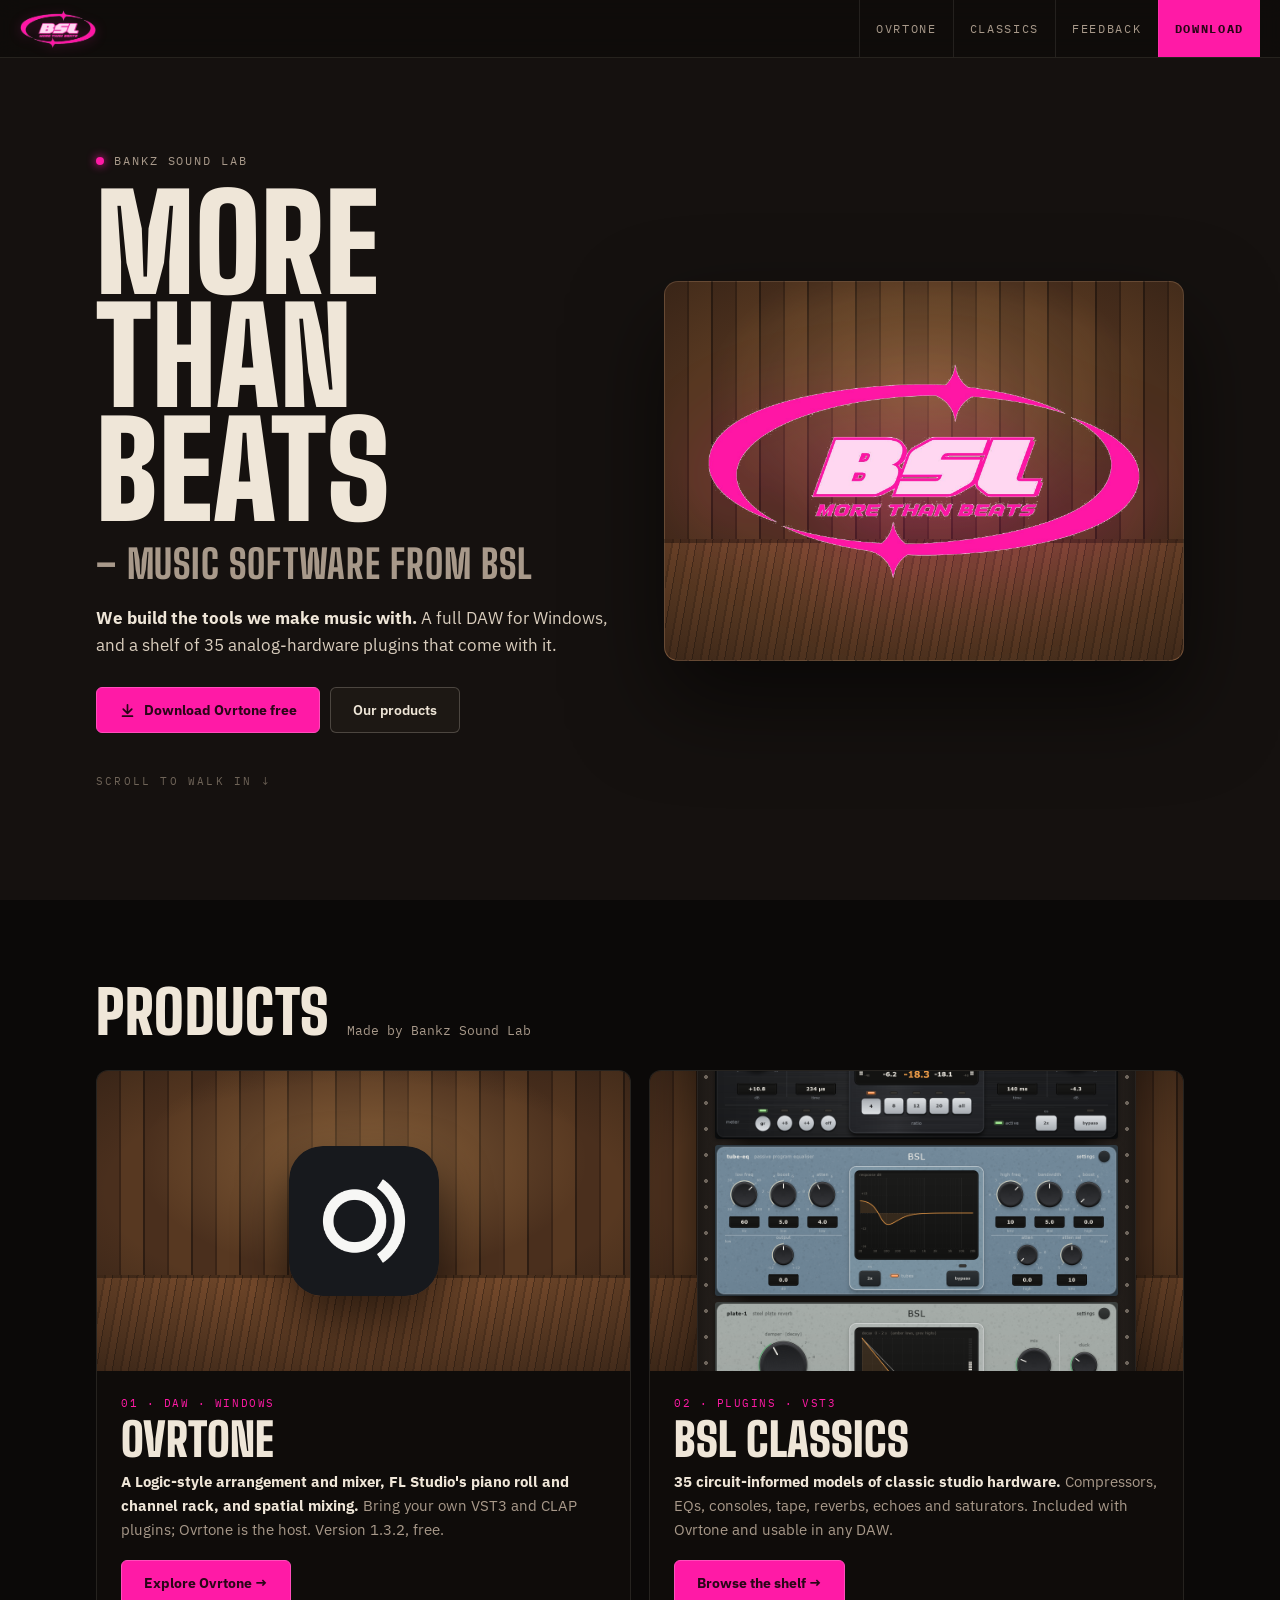
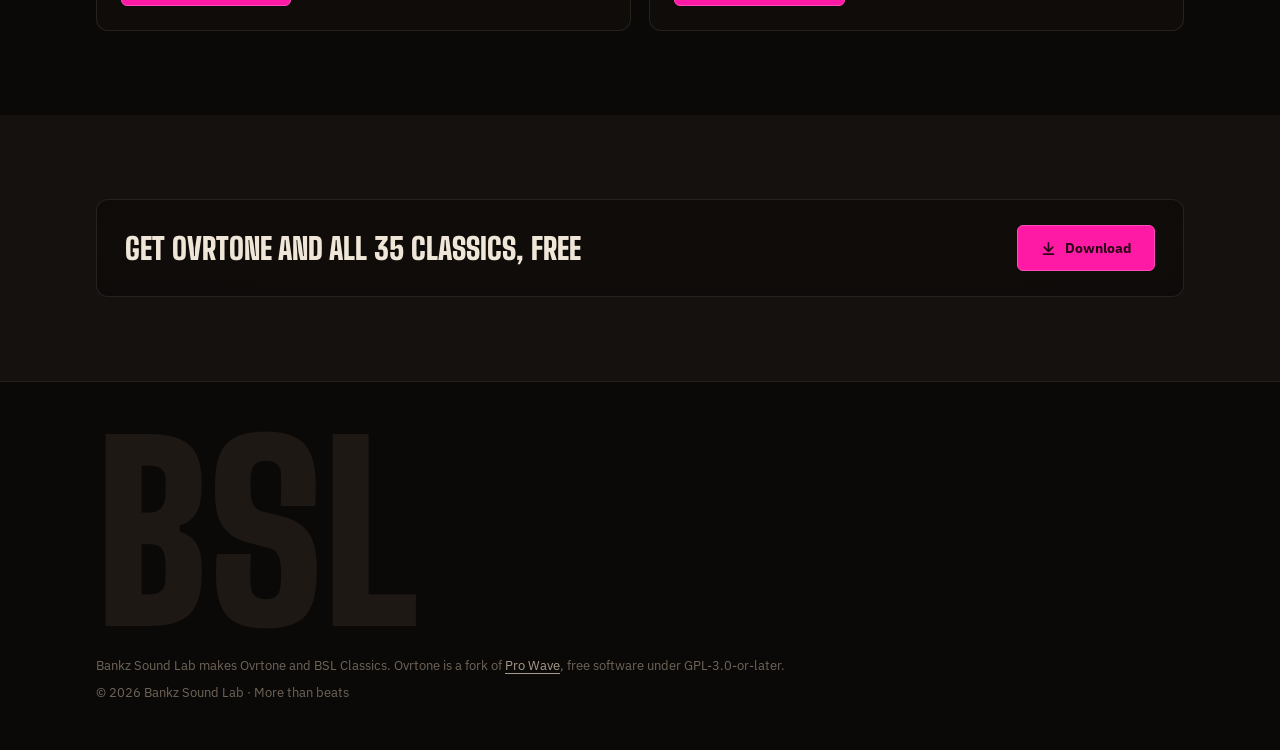
==== commit 0cc4b55f: "Ovrtone 1.3.2 update" ====
--- a/index.html
+++ b/index.html
@@ -59,7 +59,7 @@
           <div class="body">
             <div class="n">01 · DAW · WINDOWS</div>
             <h3>Ovrtone</h3>
-            <p><b>A Logic-style arrangement and mixer, FL Studio's piano roll and channel rack, and spatial mixing.</b> Bring your own VST3 and CLAP plugins; Ovrtone is the host. Version 1.3.1, free.</p>
+            <p><b>A Logic-style arrangement and mixer, FL Studio's piano roll and channel rack, and spatial mixing.</b> Bring your own VST3 and CLAP plugins; Ovrtone is the host. Version 1.3.2, free.</p>
             <div class="actions"><span class="btn go">Explore Ovrtone →</span></div>
           </div>
         </a>
